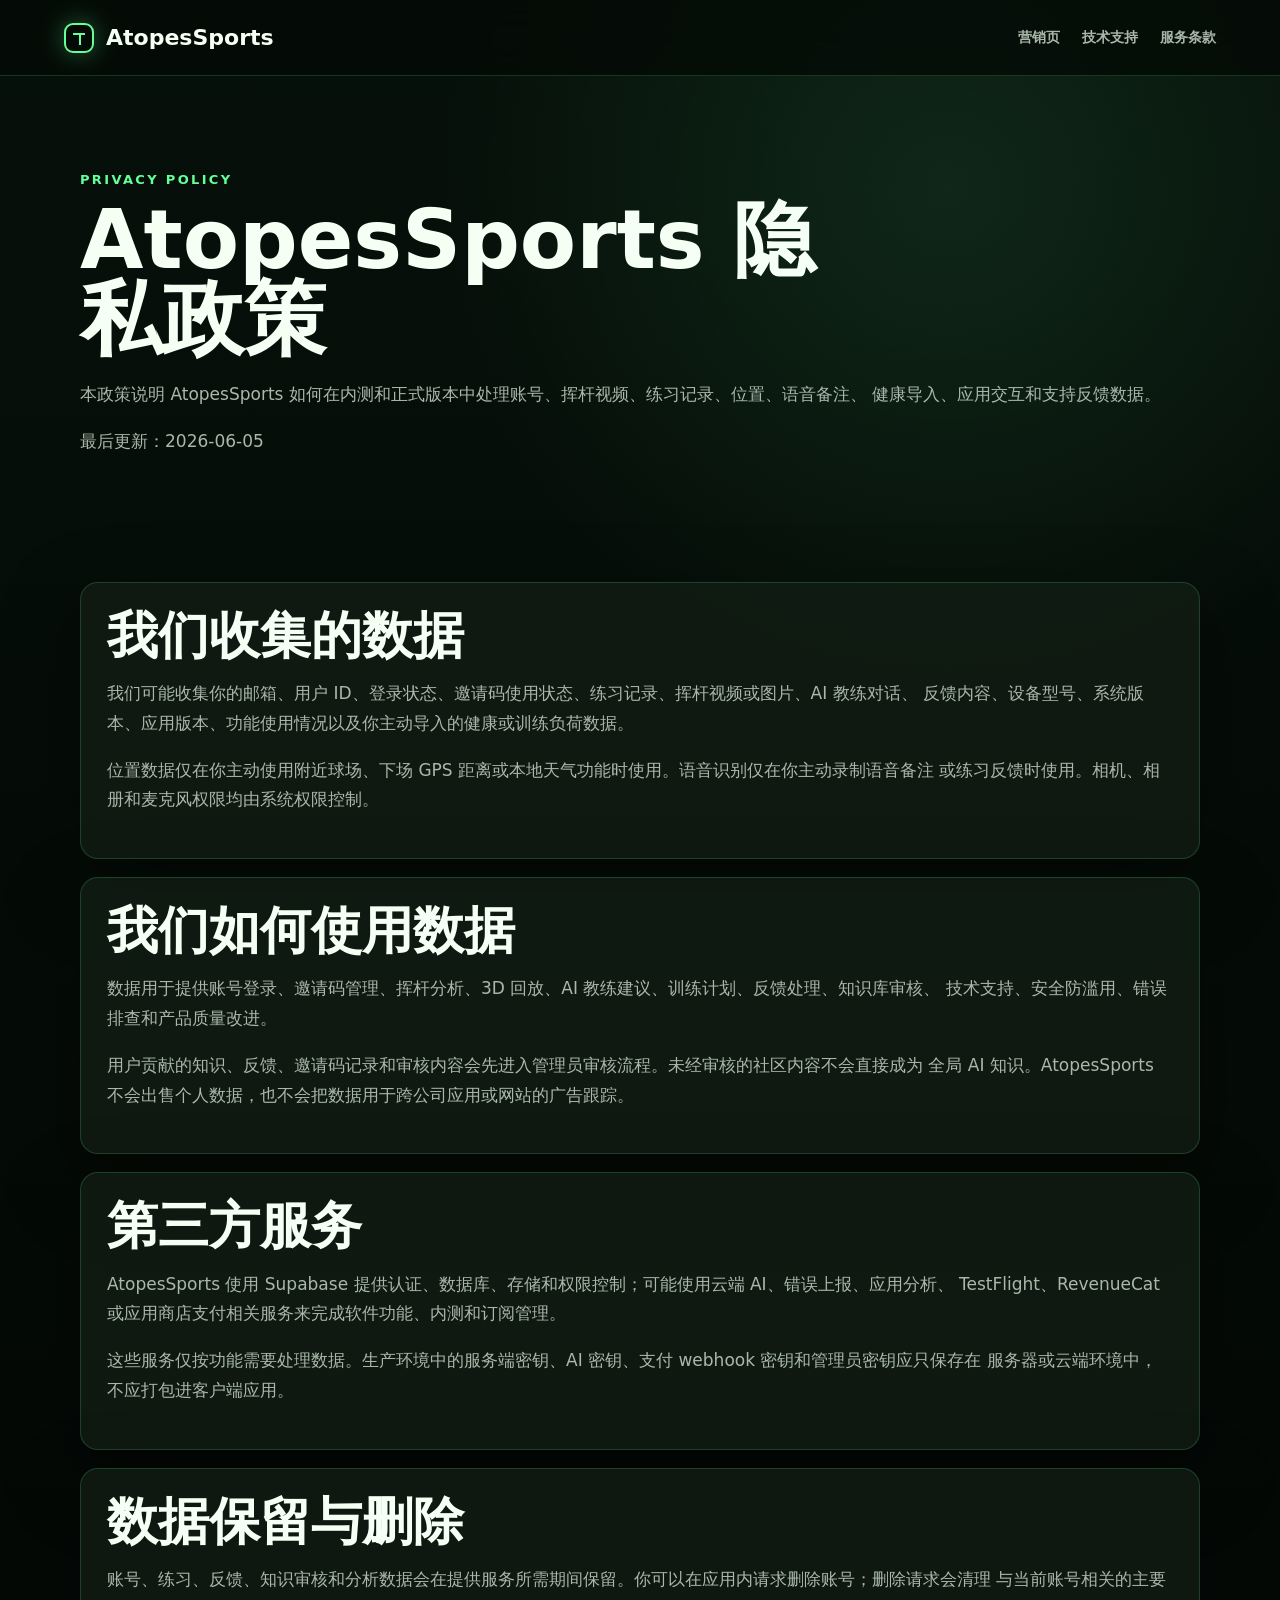
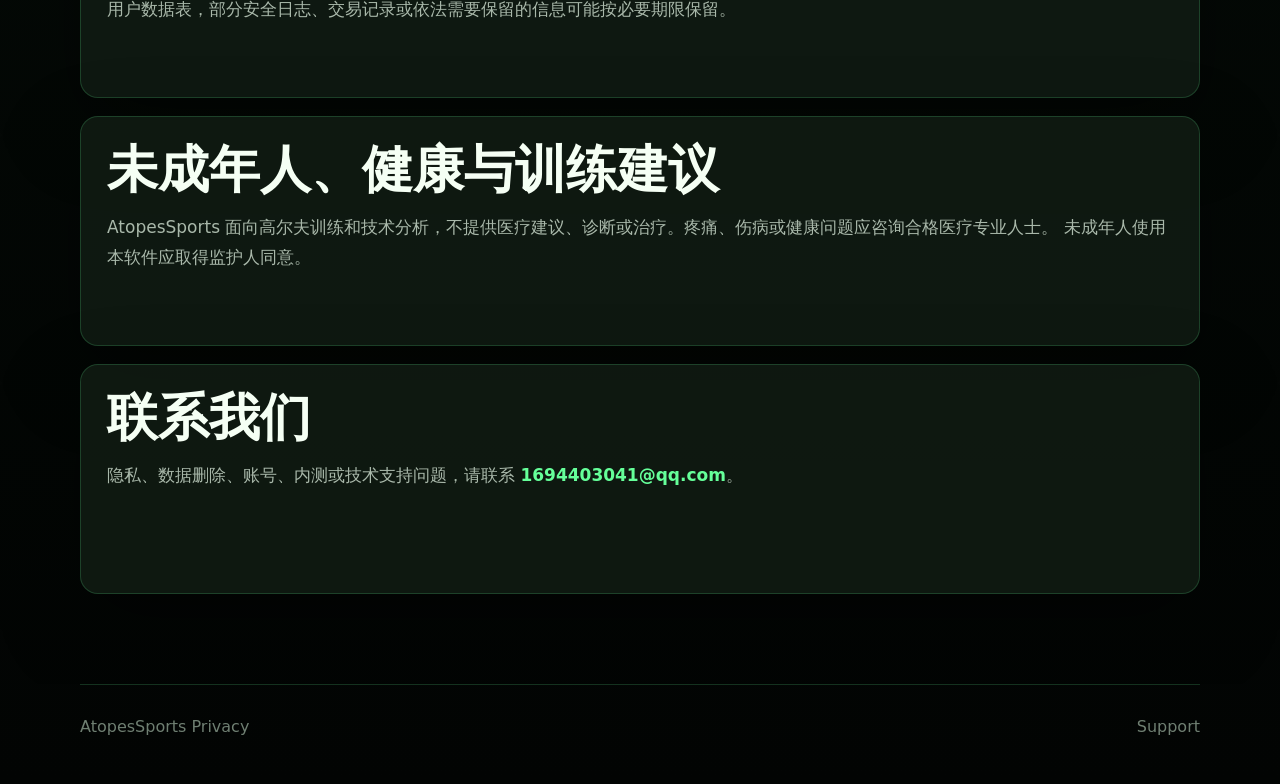
==== privacy.html @ 44b57fc7 "Add files via upload" ====
<!doctype html>
<html lang="zh-CN">
  <head>
    <meta charset="utf-8" />
    <meta name="viewport" content="width=device-width, initial-scale=1" />
    <title>AtopesSports 隐私政策</title>
    <meta
      name="description"
      content="AtopesSports privacy policy for account data, swing videos, location, voice notes, wellness imports, analytics, and support."
    />
    <link rel="stylesheet" href="./styles.css" />
  </head>
  <body>
    <header class="topbar">
      <a class="brand" href="./index.html">
        <span class="brand-mark" aria-hidden="true"></span>
        <span>AtopesSports</span>
      </a>
      <nav>
        <a href="./index.html">营销页</a>
        <a href="./support.html">技术支持</a>
        <a href="./terms.html">服务条款</a>
      </nav>
    </header>

    <main>
      <section class="support-hero">
        <p class="eyebrow">Privacy Policy</p>
        <h1>AtopesSports 隐私政策</h1>
        <p class="lede">
          本政策说明 AtopesSports 如何在内测和正式版本中处理账号、挥杆视频、练习记录、位置、语音备注、
          健康导入、应用交互和支持反馈数据。
        </p>
        <p class="lede">最后更新：2026-06-05</p>
      </section>

      <section class="section legal-section">
        <article>
          <h2>我们收集的数据</h2>
          <p>
            我们可能收集你的邮箱、用户 ID、登录状态、邀请码使用状态、练习记录、挥杆视频或图片、AI 教练对话、
            反馈内容、设备型号、系统版本、应用版本、功能使用情况以及你主动导入的健康或训练负荷数据。
          </p>
          <p>
            位置数据仅在你主动使用附近球场、下场 GPS 距离或本地天气功能时使用。语音识别仅在你主动录制语音备注
            或练习反馈时使用。相机、相册和麦克风权限均由系统权限控制。
          </p>
        </article>

        <article>
          <h2>我们如何使用数据</h2>
          <p>
            数据用于提供账号登录、邀请码管理、挥杆分析、3D 回放、AI 教练建议、训练计划、反馈处理、知识库审核、
            技术支持、安全防滥用、错误排查和产品质量改进。
          </p>
          <p>
            用户贡献的知识、反馈、邀请码记录和审核内容会先进入管理员审核流程。未经审核的社区内容不会直接成为
            全局 AI 知识。AtopesSports 不会出售个人数据，也不会把数据用于跨公司应用或网站的广告跟踪。
          </p>
        </article>

        <article>
          <h2>第三方服务</h2>
          <p>
            AtopesSports 使用 Supabase 提供认证、数据库、存储和权限控制；可能使用云端 AI、错误上报、应用分析、
            TestFlight、RevenueCat 或应用商店支付相关服务来完成软件功能、内测和订阅管理。
          </p>
          <p>
            这些服务仅按功能需要处理数据。生产环境中的服务端密钥、AI 密钥、支付 webhook 密钥和管理员密钥应只保存在
            服务器或云端环境中，不应打包进客户端应用。
          </p>
        </article>

        <article>
          <h2>数据保留与删除</h2>
          <p>
            账号、练习、反馈、知识审核和分析数据会在提供服务所需期间保留。你可以在应用内请求删除账号；删除请求会清理
            与当前账号相关的主要用户数据表，部分安全日志、交易记录或依法需要保留的信息可能按必要期限保留。
          </p>
        </article>

        <article>
          <h2>未成年人、健康与训练建议</h2>
          <p>
            AtopesSports 面向高尔夫训练和技术分析，不提供医疗建议、诊断或治疗。疼痛、伤病或健康问题应咨询合格医疗专业人士。
            未成年人使用本软件应取得监护人同意。
          </p>
        </article>

        <article>
          <h2>联系我们</h2>
          <p>
            隐私、数据删除、账号、内测或技术支持问题，请联系
            <a href="mailto:1694403041@qq.com">1694403041@qq.com</a>。
          </p>
        </article>
      </section>
    </main>

    <footer>
      <span>AtopesSports Privacy</span>
      <a href="./support.html">Support</a>
    </footer>
  </body>
</html>
---- styles.css ----
:root {
  color-scheme: dark;
  --bg: #050b07;
  --panel: #0d1510;
  --panel-2: #121d15;
  --text: #f5fff4;
  --muted: #a9b8aa;
  --faint: #6f7f72;
  --line: rgba(101, 255, 153, 0.18);
  --green: #65ff99;
  --green-2: #0a7a3e;
  --shadow: 0 28px 80px rgba(0, 0, 0, 0.38);
}

* {
  box-sizing: border-box;
}

body {
  margin: 0;
  background:
    radial-gradient(circle at 74% 8%, rgba(101, 255, 153, 0.1), transparent 32rem),
    linear-gradient(180deg, #06100a 0%, var(--bg) 48%, #020403 100%);
  color: var(--text);
  font-family:
    Inter, ui-sans-serif, system-ui, -apple-system, BlinkMacSystemFont, "Segoe UI",
    "PingFang SC", "Microsoft YaHei", sans-serif;
}

a {
  color: inherit;
  text-decoration: none;
}

.topbar {
  position: sticky;
  top: 0;
  z-index: 10;
  display: flex;
  align-items: center;
  justify-content: space-between;
  min-height: 76px;
  padding: 0 5vw;
  background: rgba(5, 11, 7, 0.84);
  border-bottom: 1px solid var(--line);
  backdrop-filter: blur(18px);
}

.brand {
  display: inline-flex;
  align-items: center;
  gap: 12px;
  font-size: 22px;
  font-weight: 900;
  letter-spacing: 0;
}

.brand-mark {
  width: 30px;
  height: 30px;
  border: 2px solid var(--green);
  border-radius: 9px;
  position: relative;
  box-shadow: 0 0 24px rgba(101, 255, 153, 0.34);
}

.brand-mark::before,
.brand-mark::after {
  content: "";
  position: absolute;
  background: var(--green);
}

.brand-mark::before {
  width: 12px;
  height: 2px;
  left: 7px;
  top: 8px;
}

.brand-mark::after {
  width: 2px;
  height: 12px;
  left: 13px;
  top: 8px;
}

nav {
  display: flex;
  gap: 22px;
  color: var(--muted);
  font-size: 14px;
  font-weight: 700;
}

main {
  overflow: hidden;
}

.hero,
.support-hero,
.section {
  width: min(1120px, 90vw);
  margin: 0 auto;
}

.hero {
  display: grid;
  grid-template-columns: minmax(0, 1.05fr) minmax(320px, 0.95fr);
  gap: 64px;
  align-items: center;
  min-height: calc(100vh - 76px);
  padding: 72px 0;
}

.support-hero {
  padding: 96px 0 36px;
}

.eyebrow {
  margin: 0 0 14px;
  color: var(--green);
  font-size: 13px;
  font-weight: 900;
  letter-spacing: 0.18em;
  text-transform: uppercase;
}

h1,
h2,
h3,
p {
  margin-top: 0;
}

h1 {
  max-width: 780px;
  margin-bottom: 22px;
  font-size: clamp(46px, 7vw, 82px);
  line-height: 0.96;
  letter-spacing: 0;
}

h2 {
  margin-bottom: 18px;
  font-size: clamp(32px, 4vw, 52px);
  line-height: 1.02;
}

h3 {
  margin-bottom: 10px;
  font-size: 21px;
}

.lede,
.section p,
article p {
  color: var(--muted);
  font-size: 17px;
  line-height: 1.75;
}

.hero-actions {
  display: flex;
  flex-wrap: wrap;
  gap: 14px;
  margin-top: 34px;
}

.button {
  display: inline-flex;
  align-items: center;
  justify-content: center;
  min-height: 48px;
  padding: 0 22px;
  border-radius: 16px;
  font-weight: 900;
}

.button.primary {
  background: var(--green);
  color: #031007;
}

.button.secondary {
  border: 1px solid var(--line);
  color: var(--text);
}

.hero-panel {
  display: flex;
  justify-content: center;
}

.phone-frame {
  width: min(100%, 380px);
  padding: 24px;
  border: 1px solid var(--line);
  border-radius: 34px;
  background: linear-gradient(180deg, rgba(20, 35, 25, 0.96), rgba(6, 13, 8, 0.98));
  box-shadow: var(--shadow);
}

.phone-top {
  display: flex;
  justify-content: space-between;
  align-items: center;
  margin-bottom: 34px;
}

.phone-top span {
  width: 34px;
  height: 34px;
  border-radius: 50%;
  background: rgba(245, 255, 244, 0.08);
}

.metric-card,
.coach-card,
article,
.beta-card {
  border: 1px solid var(--line);
  background: rgba(18, 29, 21, 0.8);
  box-shadow: var(--shadow);
}

.legal-section {
  padding-bottom: 96px;
}

.legal-section article {
  margin-bottom: 18px;
  padding: 26px;
  border-radius: 18px;
}

.legal-section a {
  color: var(--green);
  font-weight: 800;
}

.metric-card {
  display: flex;
  justify-content: space-between;
  align-items: center;
  padding: 22px;
  border-radius: 22px;
}

.metric-card small,
.coach-card small {
  color: var(--muted);
  font-weight: 900;
  letter-spacing: 0.14em;
}

.metric-card strong {
  color: var(--green);
  font-size: 44px;
}

.record-orb {
  display: grid;
  place-items: center;
  width: 220px;
  height: 220px;
  margin: 46px auto;
  border: 1px solid var(--line);
  border-radius: 50%;
  background: radial-gradient(circle, rgba(101, 255, 153, 0.16), rgba(101, 255, 153, 0.02) 55%, transparent 70%);
}

.record-orb span {
  width: 58px;
  height: 42px;
  border: 6px solid var(--green);
  border-radius: 10px;
}

.record-orb b {
  margin-top: -54px;
  color: var(--green);
  letter-spacing: 0.14em;
}

.coach-card {
  padding: 24px;
  border-radius: 22px;
}

.section {
  padding: 72px 0;
}

.grid {
  display: grid;
  grid-template-columns: repeat(4, minmax(0, 1fr));
  gap: 18px;
}

article {
  min-height: 230px;
  padding: 26px;
  border-radius: 24px;
}

.line-icon {
  display: inline-block;
  width: 42px;
  height: 42px;
  margin-bottom: 22px;
  border: 2px solid var(--green);
  border-radius: 14px;
  position: relative;
}

.line-icon::before,
.line-icon::after {
  content: "";
  position: absolute;
  border-color: var(--green);
}

.line-icon.camera::before {
  width: 18px;
  height: 12px;
  left: 9px;
  top: 13px;
  border: 2px solid var(--green);
}

.line-icon.camera::after {
  width: 8px;
  height: 8px;
  right: 5px;
  top: 15px;
  background: var(--green);
  clip-path: polygon(0 0, 100% 50%, 0 100%);
}

.line-icon.body::before {
  width: 8px;
  height: 8px;
  left: 15px;
  top: 7px;
  border: 2px solid var(--green);
  border-radius: 50%;
}

.line-icon.body::after {
  width: 18px;
  height: 16px;
  left: 10px;
  bottom: 7px;
  border: 2px solid var(--green);
  border-top: 0;
  border-radius: 0 0 12px 12px;
}

.line-icon.coach::before {
  width: 18px;
  height: 18px;
  left: 10px;
  top: 10px;
  border: 2px solid var(--green);
  border-radius: 6px;
}

.line-icon.coach::after {
  width: 6px;
  height: 6px;
  left: 16px;
  top: 16px;
  background: var(--green);
  box-shadow: 10px 0 0 var(--green);
}

.line-icon.knowledge::before {
  width: 18px;
  height: 24px;
  left: 11px;
  top: 8px;
  border: 2px solid var(--green);
  border-radius: 3px;
}

.line-icon.knowledge::after {
  width: 12px;
  height: 2px;
  left: 15px;
  top: 16px;
  background: var(--green);
  box-shadow: 0 7px 0 var(--green);
}

.line-icon.account::before {
  width: 10px;
  height: 10px;
  left: 14px;
  top: 8px;
  border: 2px solid var(--green);
  border-radius: 50%;
}

.line-icon.account::after {
  width: 20px;
  height: 10px;
  left: 9px;
  bottom: 8px;
  border: 2px solid var(--green);
  border-radius: 16px 16px 4px 4px;
}

.line-icon.feedback::before {
  width: 22px;
  height: 16px;
  left: 8px;
  top: 10px;
  border: 2px solid var(--green);
  border-radius: 5px;
}

.line-icon.feedback::after {
  width: 8px;
  height: 8px;
  left: 16px;
  bottom: 8px;
  border-left: 2px solid var(--green);
  border-bottom: 2px solid var(--green);
  transform: rotate(-45deg);
}

.split {
  display: grid;
  grid-template-columns: minmax(0, 1fr) minmax(280px, 420px);
  gap: 32px;
  align-items: center;
}

.beta-card {
  padding: 30px;
  border-radius: 26px;
}

.beta-card strong {
  display: block;
  margin-bottom: 12px;
  color: var(--green);
  font-size: 22px;
}

.beta-card a {
  color: var(--green);
  font-weight: 900;
}

footer {
  display: flex;
  justify-content: space-between;
  width: min(1120px, 90vw);
  margin: 0 auto;
  padding: 32px 0 48px;
  border-top: 1px solid var(--line);
  color: var(--faint);
}

@media (max-width: 900px) {
  .hero,
  .split {
    grid-template-columns: 1fr;
  }

  .grid {
    grid-template-columns: repeat(2, minmax(0, 1fr));
  }

  nav {
    gap: 12px;
    font-size: 12px;
  }
}

@media (max-width: 620px) {
  .topbar {
    min-height: 68px;
  }

  .brand {
    font-size: 18px;
  }

  .hero {
    padding: 46px 0;
  }

  .grid {
    grid-template-columns: 1fr;
  }

  h1 {
    font-size: 44px;
  }
}
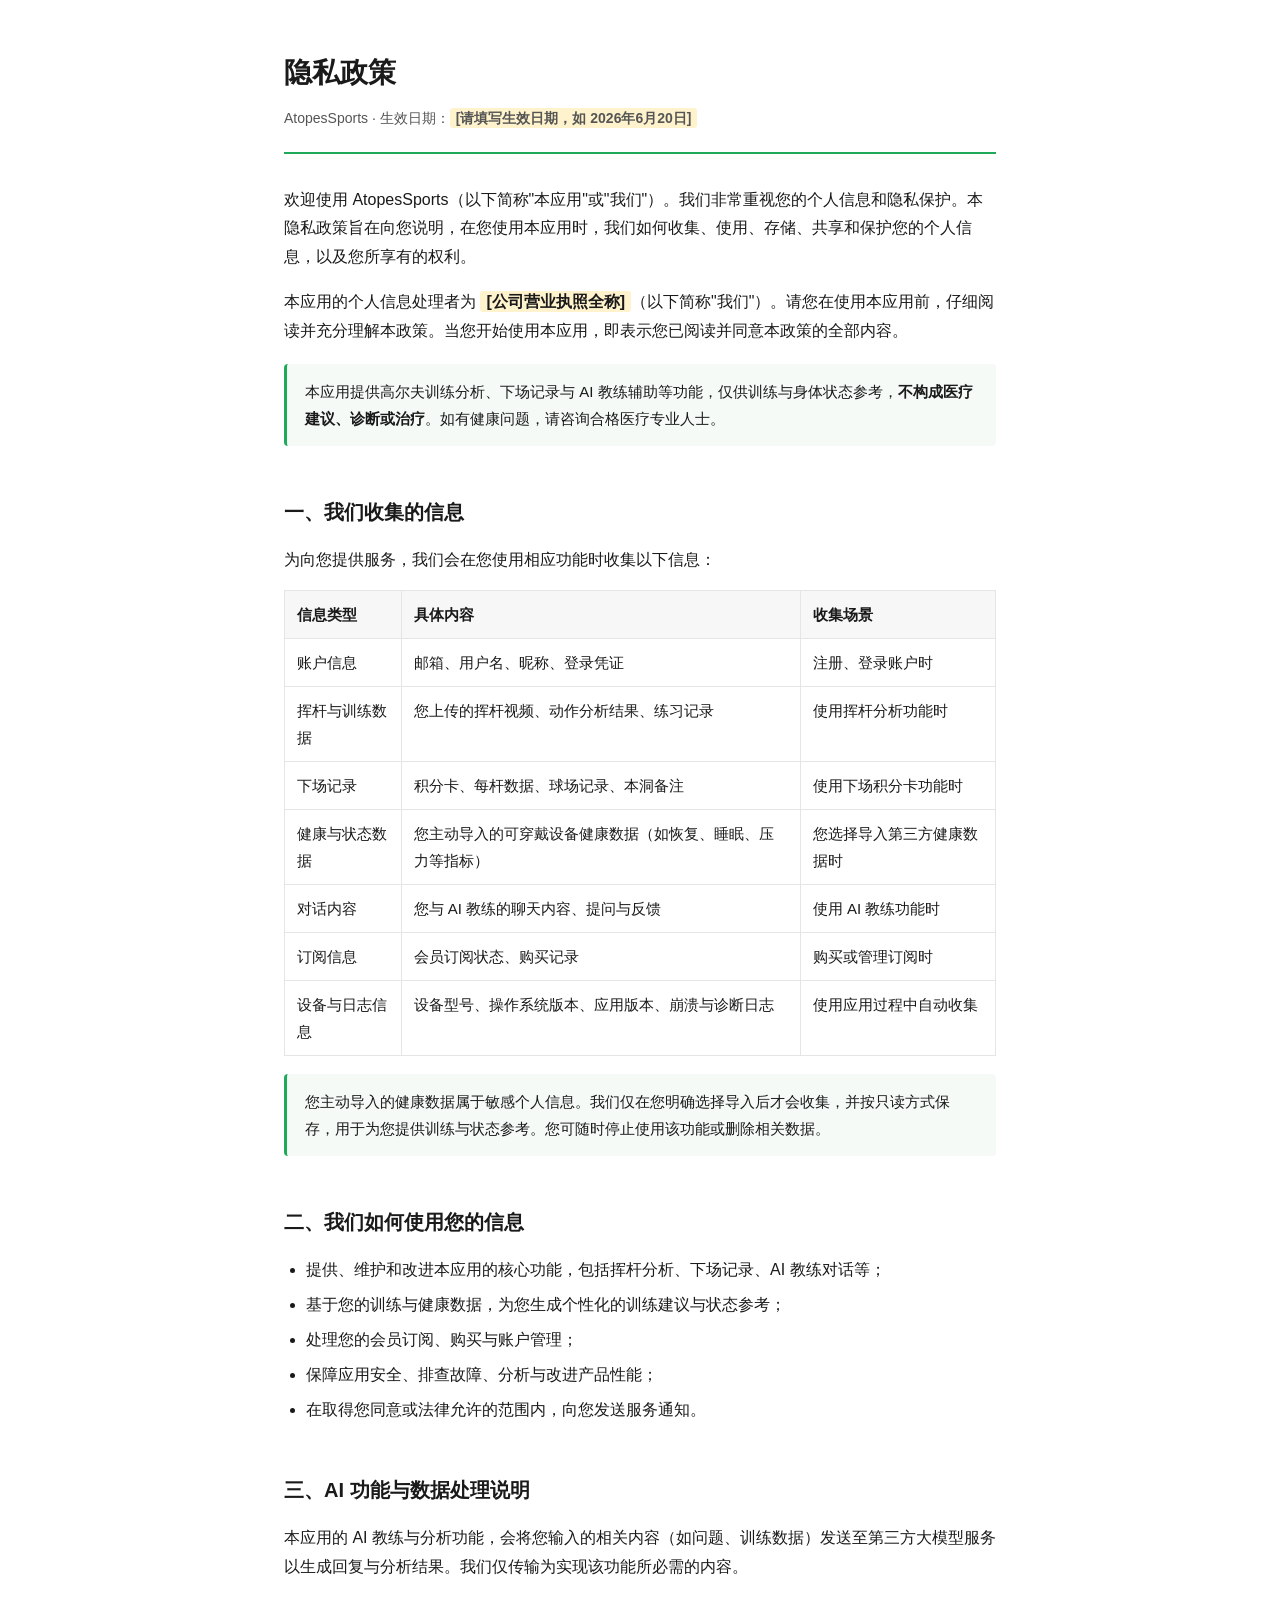
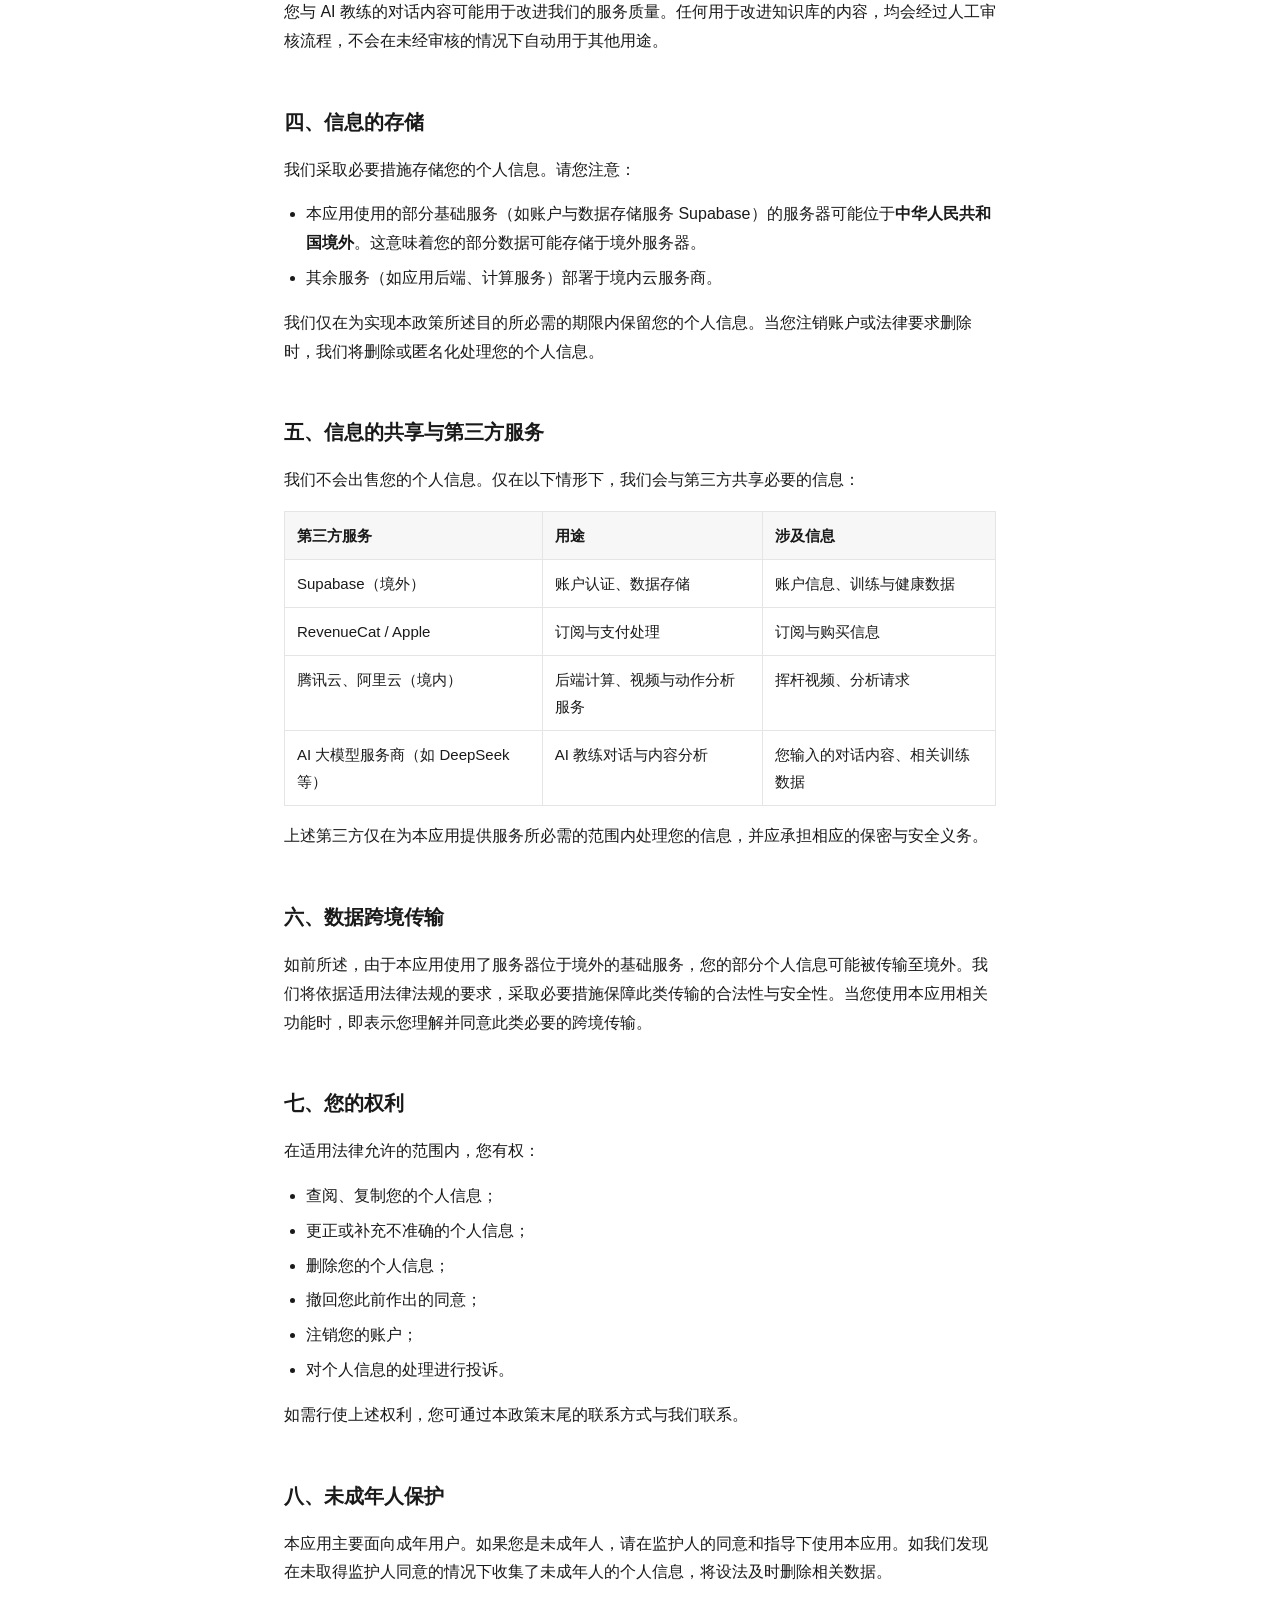
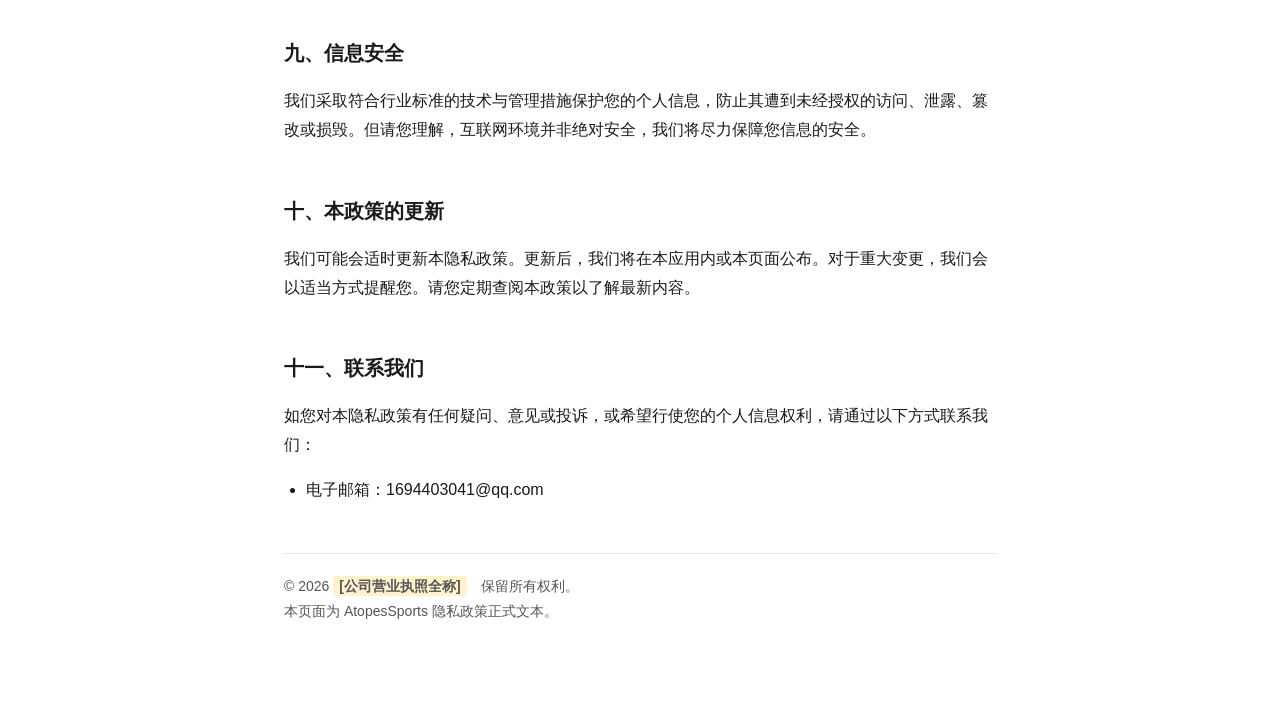
==== commit 790f3d3e: "Add files via upload" ====
--- a/privacy.html
+++ b/privacy.html
@@ -1,105 +1,136 @@
-<!doctype html>
+<!DOCTYPE html>
 <html lang="zh-CN">
-  <head>
-    <meta charset="utf-8" />
-    <meta name="viewport" content="width=device-width, initial-scale=1" />
-    <title>AtopesSports 隐私政策</title>
-    <meta
-      name="description"
-      content="AtopesSports privacy policy for account data, swing videos, location, voice notes, wellness imports, analytics, and support."
-    />
-    <link rel="stylesheet" href="./styles.css" />
-  </head>
-  <body>
-    <header class="topbar">
-      <a class="brand" href="./index.html">
-        <span class="brand-mark" aria-hidden="true"></span>
-        <span>AtopesSports</span>
-      </a>
-      <nav>
-        <a href="./index.html">营销页</a>
-        <a href="./support.html">技术支持</a>
-        <a href="./terms.html">服务条款</a>
-      </nav>
-    </header>
+<head>
+<meta charset="UTF-8">
+<meta name="viewport" content="width=device-width, initial-scale=1.0">
+<title>隐私政策 - AtopesSports</title>
+<style>
+  :root { --green:#1faa59; --ink:#1a1a1a; --muted:#555; --line:#e5e5e5; --bg:#ffffff; }
+  * { box-sizing:border-box; }
+  body {
+    margin:0; background:var(--bg); color:var(--ink);
+    font-family:-apple-system,BlinkMacSystemFont,"PingFang SC","Hiragino Sans GB","Microsoft YaHei",sans-serif;
+    line-height:1.8; font-size:16px;
+  }
+  .wrap { max-width:760px; margin:0 auto; padding:48px 24px 80px; }
+  header { border-bottom:2px solid var(--green); padding-bottom:20px; margin-bottom:32px; }
+  h1 { font-size:28px; margin:0 0 8px; }
+  .meta { color:var(--muted); font-size:14px; }
+  h2 { font-size:20px; margin:40px 0 12px; padding-top:8px; }
+  h3 { font-size:17px; margin:24px 0 8px; color:var(--ink); }
+  p, li { color:var(--ink); }
+  ul { padding-left:22px; }
+  li { margin:6px 0; }
+  .note { background:#f5faf7; border-left:3px solid var(--green); padding:14px 18px; margin:18px 0; border-radius:4px; font-size:15px; }
+  table { width:100%; border-collapse:collapse; margin:16px 0; font-size:15px; }
+  th, td { border:1px solid var(--line); padding:10px 12px; text-align:left; vertical-align:top; }
+  th { background:#f7f7f7; font-weight:600; }
+  a { color:var(--green); }
+  footer { margin-top:48px; padding-top:20px; border-top:1px solid var(--line); color:var(--muted); font-size:14px; }
+  .placeholder { background:#fff3cd; padding:2px 6px; border-radius:3px; font-weight:600; }
+</style>
+</head>
+<body>
+<div class="wrap">
+<header>
+  <h1>隐私政策</h1>
+  <div class="meta">AtopesSports · 生效日期：<span class="placeholder">[请填写生效日期，如 2026年6月20日]</span></div>
+</header>
 
-    <main>
-      <section class="support-hero">
-        <p class="eyebrow">Privacy Policy</p>
-        <h1>AtopesSports 隐私政策</h1>
-        <p class="lede">
-          本政策说明 AtopesSports 如何在内测和正式版本中处理账号、挥杆视频、练习记录、位置、语音备注、
-          健康导入、应用交互和支持反馈数据。
-        </p>
-        <p class="lede">最后更新：2026-06-05</p>
-      </section>
+<p>欢迎使用 AtopesSports（以下简称"本应用"或"我们"）。我们非常重视您的个人信息和隐私保护。本隐私政策旨在向您说明，在您使用本应用时，我们如何收集、使用、存储、共享和保护您的个人信息，以及您所享有的权利。</p>
 
-      <section class="section legal-section">
-        <article>
-          <h2>我们收集的数据</h2>
-          <p>
-            我们可能收集你的邮箱、用户 ID、登录状态、邀请码使用状态、练习记录、挥杆视频或图片、AI 教练对话、
-            反馈内容、设备型号、系统版本、应用版本、功能使用情况以及你主动导入的健康或训练负荷数据。
-          </p>
-          <p>
-            位置数据仅在你主动使用附近球场、下场 GPS 距离或本地天气功能时使用。语音识别仅在你主动录制语音备注
-            或练习反馈时使用。相机、相册和麦克风权限均由系统权限控制。
-          </p>
-        </article>
+<p>本应用的个人信息处理者为 <span class="placeholder">[公司营业执照全称]</span>（以下简称"我们"）。请您在使用本应用前，仔细阅读并充分理解本政策。当您开始使用本应用，即表示您已阅读并同意本政策的全部内容。</p>
 
-        <article>
-          <h2>我们如何使用数据</h2>
-          <p>
-            数据用于提供账号登录、邀请码管理、挥杆分析、3D 回放、AI 教练建议、训练计划、反馈处理、知识库审核、
-            技术支持、安全防滥用、错误排查和产品质量改进。
-          </p>
-          <p>
-            用户贡献的知识、反馈、邀请码记录和审核内容会先进入管理员审核流程。未经审核的社区内容不会直接成为
-            全局 AI 知识。AtopesSports 不会出售个人数据，也不会把数据用于跨公司应用或网站的广告跟踪。
-          </p>
-        </article>
+<div class="note">
+本应用提供高尔夫训练分析、下场记录与 AI 教练辅助等功能，仅供训练与身体状态参考，<strong>不构成医疗建议、诊断或治疗</strong>。如有健康问题，请咨询合格医疗专业人士。
+</div>
 
-        <article>
-          <h2>第三方服务</h2>
-          <p>
-            AtopesSports 使用 Supabase 提供认证、数据库、存储和权限控制；可能使用云端 AI、错误上报、应用分析、
-            TestFlight、RevenueCat 或应用商店支付相关服务来完成软件功能、内测和订阅管理。
-          </p>
-          <p>
-            这些服务仅按功能需要处理数据。生产环境中的服务端密钥、AI 密钥、支付 webhook 密钥和管理员密钥应只保存在
-            服务器或云端环境中，不应打包进客户端应用。
-          </p>
-        </article>
+<h2>一、我们收集的信息</h2>
+<p>为向您提供服务，我们会在您使用相应功能时收集以下信息：</p>
 
-        <article>
-          <h2>数据保留与删除</h2>
-          <p>
-            账号、练习、反馈、知识审核和分析数据会在提供服务所需期间保留。你可以在应用内请求删除账号；删除请求会清理
-            与当前账号相关的主要用户数据表，部分安全日志、交易记录或依法需要保留的信息可能按必要期限保留。
-          </p>
-        </article>
+<table>
+<tr><th>信息类型</th><th>具体内容</th><th>收集场景</th></tr>
+<tr><td>账户信息</td><td>邮箱、用户名、昵称、登录凭证</td><td>注册、登录账户时</td></tr>
+<tr><td>挥杆与训练数据</td><td>您上传的挥杆视频、动作分析结果、练习记录</td><td>使用挥杆分析功能时</td></tr>
+<tr><td>下场记录</td><td>积分卡、每杆数据、球场记录、本洞备注</td><td>使用下场积分卡功能时</td></tr>
+<tr><td>健康与状态数据</td><td>您主动导入的可穿戴设备健康数据（如恢复、睡眠、压力等指标）</td><td>您选择导入第三方健康数据时</td></tr>
+<tr><td>对话内容</td><td>您与 AI 教练的聊天内容、提问与反馈</td><td>使用 AI 教练功能时</td></tr>
+<tr><td>订阅信息</td><td>会员订阅状态、购买记录</td><td>购买或管理订阅时</td></tr>
+<tr><td>设备与日志信息</td><td>设备型号、操作系统版本、应用版本、崩溃与诊断日志</td><td>使用应用过程中自动收集</td></tr>
+</table>
 
-        <article>
-          <h2>未成年人、健康与训练建议</h2>
-          <p>
-            AtopesSports 面向高尔夫训练和技术分析，不提供医疗建议、诊断或治疗。疼痛、伤病或健康问题应咨询合格医疗专业人士。
-            未成年人使用本软件应取得监护人同意。
-          </p>
-        </article>
+<div class="note">
+您主动导入的健康数据属于敏感个人信息。我们仅在您明确选择导入后才会收集，并按只读方式保存，用于为您提供训练与状态参考。您可随时停止使用该功能或删除相关数据。
+</div>
 
-        <article>
-          <h2>联系我们</h2>
-          <p>
-            隐私、数据删除、账号、内测或技术支持问题，请联系
-            <a href="mailto:1694403041@qq.com">1694403041@qq.com</a>。
-          </p>
-        </article>
-      </section>
-    </main>
+<h2>二、我们如何使用您的信息</h2>
+<ul>
+<li>提供、维护和改进本应用的核心功能，包括挥杆分析、下场记录、AI 教练对话等；</li>
+<li>基于您的训练与健康数据，为您生成个性化的训练建议与状态参考；</li>
+<li>处理您的会员订阅、购买与账户管理；</li>
+<li>保障应用安全、排查故障、分析与改进产品性能；</li>
+<li>在取得您同意或法律允许的范围内，向您发送服务通知。</li>
+</ul>
 
-    <footer>
-      <span>AtopesSports Privacy</span>
-      <a href="./support.html">Support</a>
-    </footer>
-  </body>
+<h2>三、AI 功能与数据处理说明</h2>
+<p>本应用的 AI 教练与分析功能，会将您输入的相关内容（如问题、训练数据）发送至第三方大模型服务以生成回复与分析结果。我们仅传输为实现该功能所必需的内容。</p>
+<p>您与 AI 教练的对话内容可能用于改进我们的服务质量。任何用于改进知识库的内容，均会经过人工审核流程，不会在未经审核的情况下自动用于其他用途。</p>
+
+<h2>四、信息的存储</h2>
+<p>我们采取必要措施存储您的个人信息。请您注意：</p>
+<ul>
+<li>本应用使用的部分基础服务（如账户与数据存储服务 Supabase）的服务器可能位于<strong>中华人民共和国境外</strong>。这意味着您的部分数据可能存储于境外服务器。</li>
+<li>其余服务（如应用后端、计算服务）部署于境内云服务商。</li>
+</ul>
+<p>我们仅在为实现本政策所述目的所必需的期限内保留您的个人信息。当您注销账户或法律要求删除时，我们将删除或匿名化处理您的个人信息。</p>
+
+<h2>五、信息的共享与第三方服务</h2>
+<p>我们不会出售您的个人信息。仅在以下情形下，我们会与第三方共享必要的信息：</p>
+
+<table>
+<tr><th>第三方服务</th><th>用途</th><th>涉及信息</th></tr>
+<tr><td>Supabase（境外）</td><td>账户认证、数据存储</td><td>账户信息、训练与健康数据</td></tr>
+<tr><td>RevenueCat / Apple</td><td>订阅与支付处理</td><td>订阅与购买信息</td></tr>
+<tr><td>腾讯云、阿里云（境内）</td><td>后端计算、视频与动作分析服务</td><td>挥杆视频、分析请求</td></tr>
+<tr><td>AI 大模型服务商（如 DeepSeek 等）</td><td>AI 教练对话与内容分析</td><td>您输入的对话内容、相关训练数据</td></tr>
+</table>
+
+<p>上述第三方仅在为本应用提供服务所必需的范围内处理您的信息，并应承担相应的保密与安全义务。</p>
+
+<h2>六、数据跨境传输</h2>
+<p>如前所述，由于本应用使用了服务器位于境外的基础服务，您的部分个人信息可能被传输至境外。我们将依据适用法律法规的要求，采取必要措施保障此类传输的合法性与安全性。当您使用本应用相关功能时，即表示您理解并同意此类必要的跨境传输。</p>
+
+<h2>七、您的权利</h2>
+<p>在适用法律允许的范围内，您有权：</p>
+<ul>
+<li>查阅、复制您的个人信息；</li>
+<li>更正或补充不准确的个人信息；</li>
+<li>删除您的个人信息；</li>
+<li>撤回您此前作出的同意；</li>
+<li>注销您的账户；</li>
+<li>对个人信息的处理进行投诉。</li>
+</ul>
+<p>如需行使上述权利，您可通过本政策末尾的联系方式与我们联系。</p>
+
+<h2>八、未成年人保护</h2>
+<p>本应用主要面向成年用户。如果您是未成年人，请在监护人的同意和指导下使用本应用。如我们发现在未取得监护人同意的情况下收集了未成年人的个人信息，将设法及时删除相关数据。</p>
+
+<h2>九、信息安全</h2>
+<p>我们采取符合行业标准的技术与管理措施保护您的个人信息，防止其遭到未经授权的访问、泄露、篡改或损毁。但请您理解，互联网环境并非绝对安全，我们将尽力保障您信息的安全。</p>
+
+<h2>十、本政策的更新</h2>
+<p>我们可能会适时更新本隐私政策。更新后，我们将在本应用内或本页面公布。对于重大变更，我们会以适当方式提醒您。请您定期查阅本政策以了解最新内容。</p>
+
+<h2>十一、联系我们</h2>
+<p>如您对本隐私政策有任何疑问、意见或投诉，或希望行使您的个人信息权利，请通过以下方式联系我们：</p>
+<ul>
+<li>电子邮箱：1694403041@qq.com</li>
+</ul>
+
+<footer>
+© 2026 <span class="placeholder">[公司营业执照全称]</span>　保留所有权利。<br>
+本页面为 AtopesSports 隐私政策正式文本。
+</footer>
+</div>
+</body>
 </html>
